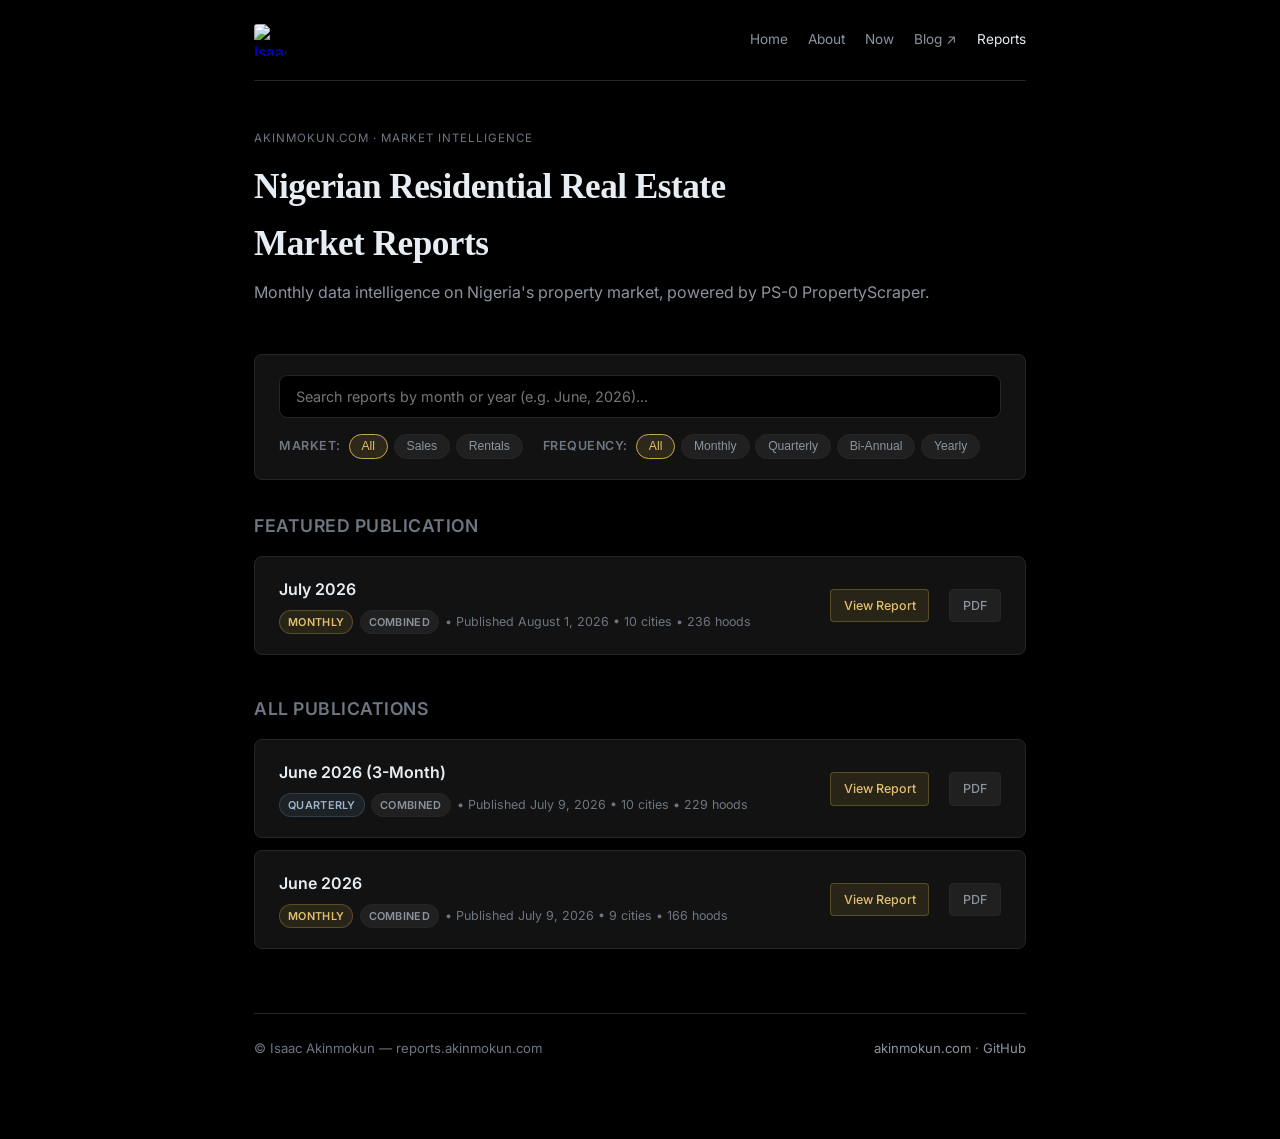
==== reports/index.html @ 87df2c29 "report: update July 2026 report to evaluate full active portfolio of 14,000+ listings" ====
<!DOCTYPE html>
<html lang="en">
<head>
  <meta charset="UTF-8" />
  <meta name="viewport" content="width=device-width, initial-scale=1.0" />
  <title>Nigerian Real Estate Market Reports — reports.akinmokun.com</title>
  <meta name="description" content="Monthly market intelligence reports on the Nigerian residential real estate market by Isaac Akinmokun, powered by PS-0 PropertyScraper." />
  <meta name="robots" content="index, follow" />
  <link rel="canonical" href="https://reports.akinmokun.com/" />

  <!-- Favicons / Icons -->
  <link rel="icon" href="/favicon.ico" type="image/x-icon" sizes="16x16" />
  <link rel="icon" href="/isaac-akinmokun-favicon-16x16.png" sizes="16x16" type="image/png" />
  <link rel="icon" href="/isaac-akinmokun-favicon-32x32.png" sizes="32x32" type="image/png" />
  <link rel="apple-touch-icon" href="/isaac-akinmokun-apple-touch-icon.png" sizes="180x180" type="image/png" />

  <!-- Open Graph -->
  <meta property="og:title" content="Nigerian Real Estate Market Reports — reports.akinmokun.com" />
  <meta property="og:description" content="Monthly market intelligence reports on the Nigerian residential real estate market by Isaac Akinmokun, powered by PS-0 PropertyScraper." />
  <meta property="og:type" content="website" />
  <meta property="og:url" content="https://reports.akinmokun.com/" />
  <meta property="og:site_name" content="Isaac Akinmokun" />
  <meta property="og:locale" content="en_US" />

  <!-- Twitter Card -->
  <meta name="twitter:card" content="summary_large_image" />
  <meta name="twitter:title" content="Nigerian Real Estate Market Reports — reports.akinmokun.com" />
  <meta name="twitter:description" content="Monthly market intelligence reports on the Nigerian residential real estate market by Isaac Akinmokun, powered by PS-0 PropertyScraper." />

  <!-- Structured Data JSON-LD -->
  <script type="application/ld+json">
  {
    "@context": "https://schema.org",
    "@graph": [
      {
        "@type": "Person",
        "@id": "https://akinmokun.com/#person",
        "name": "Isaac Akinmokun",
        "givenName": "Isaac",
        "familyName": "Akinmokun",
        "gender": "http://schema.org/Male",
        "jobTitle": "Backend Engineer & Quantitative PropTech Builder",
        "url": "https://akinmokun.com",
        "sameAs": [
          "https://github.com/islajr",
          "https://linkedin.com/in/akinmokun",
          "https://x.com/islajrn",
          "https://instagram.com/islajrn",
          "https://instagram.com/ioakin"
        ]
      },
      {
        "@type": "CollectionPage",
        "@id": "https://reports.akinmokun.com/#webpage",
        "url": "https://reports.akinmokun.com/",
        "name": "Nigerian Real Estate Market Reports",
        "description": "Monthly market intelligence reports on the Nigerian residential real estate market by Isaac Akinmokun, powered by PS-0 PropertyScraper.",
        "publisher": {
          "@id": "https://akinmokun.com/#person"
        }
      }
    ]
  }
  </script>

  <link rel="preconnect" href="https://fonts.googleapis.com" />
  <link rel="preconnect" href="https://fonts.gstatic.com" crossorigin />
  <link href="https://fonts.googleapis.com/css2?family=Inter:wght@400;500;600;700&display=swap" rel="stylesheet" />
  <style>
    /* === EMBEDDED FONTS (Inter + JetBrains Mono, latin subset) === */
@font-face {
  font-family: &#39;Inter&#39;;
  font-style: normal;
  font-weight: 400;
  font-display: swap;
  src: url(&#39;[data-uri]&#39;) format(&#39;woff2&#39;);
}
@font-face {
  font-family: &#39;Inter&#39;;
  font-style: normal;
  font-weight: 500;
  font-display: swap;
  src: url(&#39;[data-uri]&#39;) format(&#39;woff2&#39;);
}
@font-face {
  font-family: &#39;Inter&#39;;
  font-style: normal;
  font-weight: 600;
  font-display: swap;
  src: url(&#39;[data-uri]&#39;) format(&#39;woff2&#39;);
}
@font-face {
  font-family: &#39;Inter&#39;;
  font-style: normal;
  font-weight: 700;
  font-display: swap;
  src: url(&#39;[data-uri]&#39;) format(&#39;woff2&#39;);
}
@font-face {
  font-family: &#39;JetBrains Mono&#39;;
  font-style: normal;
  font-weight: 400;
  font-display: swap;
  src: url(&#39;[data-uri]&#39;) format(&#39;woff2&#39;);
}
@font-face {
  font-family: &#39;JetBrains Mono&#39;;
  font-style: normal;
  font-weight: 500;
  font-display: swap;
  src: url(&#39;[data-uri]&#39;) format(&#39;woff2&#39;);
}
@font-face {
  font-family: &#39;Menlo&#39;;
  font-style: normal;
  font-weight: 400;
  font-display: swap;
  src: url(&#39;[data-uri]&#39;) format(&#39;woff2&#39;);
}
@font-face {
  font-family: &#39;Playfair Display&#39;;
  font-style: normal;
  font-weight: 700;
  font-display: swap;
  src: url(&#39;[data-uri]&#39;) format(&#39;woff2&#39;);
}
    :root {
      --bg: #000000; --bg-card: #121212; --border: #262626;
      --gold: #c9a84c; --gold-light: #e0c070;
      --text: #e6edf3; --text2: #8b949e; --text3: #6e7681;
      --radius: 8px;
    }
    *, *::before, *::after { box-sizing: border-box; margin: 0; padding: 0; }
    body { font-family: 'Inter', system-ui, -apple-system, sans-serif; background: var(--bg); color: var(--text); line-height: 1.6; -webkit-font-smoothing: antialiased; }
    .wrap { max-width: 820px; margin: 0 auto; padding: 0 1.5rem 5rem; }
    .global-header { display: flex; justify-content: space-between; align-items: center; padding: 1.5rem 0; border-bottom: 1px solid var(--border); margin-bottom: 2.5rem; }
    .global-header .logo-link { display: inline-flex; align-items: center; transition: opacity 0.15s ease; }
    .global-header .logo-link:hover { opacity: 0.55; }
    .global-header .logo-img { border-radius: 3px; }
    .global-header .nav-links { display: flex; flex-wrap: wrap; gap: 0.5rem 1.25rem; align-items: center; }
    .global-header .nav-links a { font-size: 0.85rem; color: var(--text2); text-decoration: none; transition: color 0.15s ease; }
    .global-header .nav-links a:hover, .global-header .nav-links a.active { color: var(--text); }
    .reports-header { margin-top: 3rem; margin-bottom: 3rem; }
    .label { font-size: 0.72rem; text-transform: uppercase; letter-spacing: 1px; color: var(--text3); margin-bottom: 0.75rem; }
    h1 { font-family: 'Playfair Display', Georgia, serif; font-size: 2.2rem; font-weight: 700; letter-spacing: -0.5px; background: linear-gradient(135deg, var(--text) 60%, var(--gold-light)); -webkit-background-clip: text; -webkit-text-fill-color: transparent; background-clip: text; margin-bottom: 0.5rem; }
    .sub { color: var(--text2); font-size: 1rem; }
    .reports-grid { display: flex; flex-direction: column; gap: 0.75rem; margin-top: 1rem; }
    .report-card { display: flex; align-items: center; justify-content: space-between; padding: 1.25rem 1.5rem; background: var(--bg-card); border: 1px solid var(--border); border-radius: var(--radius); text-decoration: none; transition: border-color 0.15s, background 0.15s; }
    .report-card:hover { border-color: var(--gold); background: rgba(201,168,76,0.04); }
    .report-card .info {}
    .report-card .month { font-size: 1rem; font-weight: 600; color: var(--text); }
    .report-card .meta { font-size: 0.8rem; color: var(--text3); margin-top: 0.15rem; }
    .report-card .links { display: flex; gap: 0.75rem; align-items: center; }
    .btn { font-size: 0.78rem; padding: 0.35rem 0.8rem; border-radius: 4px; font-weight: 500; text-decoration: none; }
    .btn-html { background: rgba(201,168,76,0.12); color: var(--gold-light); border: 1px solid rgba(201,168,76,0.3); }
    .btn-pdf { background: rgba(255,255,255,0.06); color: var(--text2); border: 1px solid var(--border); }
    footer { margin-top: 4rem; padding-top: 1.5rem; border-top: 1px solid var(--border); font-size: 0.82rem; color: var(--text3); display: flex; justify-content: space-between; flex-wrap: wrap; gap: 1rem; }
    footer a { color: var(--text2); text-decoration: none; }
    footer a:hover { color: var(--gold-light); }
    @media print { :root { --bg:#fff; --bg-card:#f8f9fa; --border:#d0d7de; --text:#1a1f2e; --text2:#4a5568; --text3:#718096; --gold:#7a5f20; --gold-light:#7a5f20; } h1 { -webkit-text-fill-color: var(--text); } }

    @media (max-width: 600px) {
      .wrap { padding: 0 1.25rem 3rem; }
      .global-header { padding: 1rem 0; margin-bottom: 1.5rem; flex-direction: column; gap: 1rem; align-items: center; text-align: center; }
      .global-header .nav-links { gap: 0.5rem 1rem; justify-content: center; }
      .reports-header { margin-top: 1.5rem; margin-bottom: 2rem; text-align: center; }
      h1 { font-size: 1.5rem; }
      .sub { font-size: 0.9rem; }
      .controls { padding: 1.25rem 1rem; gap: 1rem; align-items: center; }
      .search-box { width: 100%; }
      .filters { flex-direction: column; align-items: center; gap: 1rem; width: 100%; }
      .filter-group { flex-direction: column; align-items: center; gap: 0.5rem; width: 100%; }
      .pills { flex-wrap: wrap; justify-content: center; gap: 0.35rem; width: 100%; }
      .pill { font-size: 0.74rem; padding: 0.28rem 0.65rem; }
      .report-card { flex-direction: column; align-items: flex-start; gap: 1rem; padding: 1.25rem; }
      .report-card .links { width: 100%; justify-content: flex-start; }
      .report-card .btn { flex: 1; text-align: center; font-size: 0.75rem; }
    }

    /* Search & Filter Bar Styling */
    .controls { display: flex; flex-direction: column; gap: 1rem; margin-top: 2rem; margin-bottom: 2rem; background: var(--bg-card); border: 1px solid var(--border); padding: 1.25rem 1.5rem; border-radius: var(--radius); }
    .search-box { position: relative; }
    .search-box input { width: 100%; padding: 0.75rem 1rem; border-radius: var(--radius); background: var(--bg); border: 1px solid var(--border); color: var(--text); font-family: inherit; font-size: 0.9rem; transition: border-color 0.15s; }
    .search-box input:focus { border-color: var(--gold); outline: none; }
    .filters { display: flex; flex-wrap: wrap; gap: 1.25rem; align-items: center; }
    .filter-group { display: flex; align-items: center; gap: 0.5rem; }
    .filter-label { font-size: 0.78rem; text-transform: uppercase; color: var(--text3); font-weight: 600; letter-spacing: 0.5px; }
    .pills { display: flex; gap: 0.35rem; }
    .pill { font-size: 0.76rem; padding: 0.3rem 0.75rem; border-radius: 20px; background: rgba(255,255,255,0.06); border: 1px solid var(--border); color: var(--text2); cursor: pointer; transition: all 0.15s; font-weight: 500; }
    .pill:hover { border-color: var(--text3); color: var(--text); }
    .pill.active { background: rgba(201,168,76,0.15); border-color: var(--gold); color: var(--gold-light); }

    /* Badges */
    .badge { font-size: 0.68rem; padding: 0.15rem 0.5rem; border-radius: 12px; font-weight: 600; text-transform: uppercase; letter-spacing: 0.3px; display: inline-flex; align-items: center; }
    .badge-monthly { background: rgba(201,168,76,0.12); color: var(--gold-light); border: 1px solid rgba(201,168,76,0.3); }
    .badge-quarterly { background: rgba(98,125,152,0.15); color: #9fb3c8; border: 1px solid rgba(98,125,152,0.3); }
    .badge-biannual { background: rgba(200,122,83,0.15); color: #e2947a; border: 1px solid rgba(200,122,83,0.3); }
    .badge-yearly { background: rgba(212,175,55,0.15); color: #f3e5ab; border: 1px solid rgba(212,175,55,0.3); }
    .badge-sale { background: rgba(49,130,206,0.15); color: #63b3ed; border: 1px solid rgba(49,130,206,0.3); }
    .badge-rent { background: rgba(56,161,105,0.15); color: #68d391; border: 1px solid rgba(56,161,105,0.3); }
    .badge-combined { background: rgba(255,255,255,0.06); color: var(--text2); border: 1px solid var(--border); }

    .report-card .meta-row { display: flex; flex-wrap: wrap; gap: 0.4rem; align-items: center; margin-top: 0.45rem; }
    .report-card .stats-text { font-size: 0.78rem; color: var(--text3); }
    .no-results { text-align: center; padding: 3rem 0; color: var(--text3); font-size: 0.95rem; }
    .show-more-wrap { display: flex; justify-content: center; margin-top: 2rem; }
    .btn-show-more { background: rgba(255,255,255,0.06); color: var(--text); border: 1px solid var(--border); padding: 0.5rem 1.5rem; border-radius: var(--radius); cursor: pointer; font-size: 0.85rem; font-weight: 500; transition: border-color 0.15s, background 0.15s; }
    .btn-show-more:hover { border-color: var(--gold); background: rgba(201,168,76,0.04); }
  </style>
</head>
<body>
<div class="wrap">
  <header class="global-header">
    <a class="logo-link" href="https://akinmokun.com/">
      <img alt="Isaac Akinmokun Logo" src="/isaac-akinmokun-apple-touch-icon.png" width="32" height="32" class="logo-img" />
    </a>
    <nav class="nav-links">
      <a href="https://akinmokun.com/">Home</a>
      <a href="https://akinmokun.com/about/">About</a>
      <a href="https://akinmokun.com/now/">Now</a>
      <a href="https://akinmokun.com/blog/">Blog ↗</a>
      <a href="/" class="active">Reports</a>
    </nav>
  </header>

  <header class="reports-header">
    <div class="label">akinmokun.com · Market Intelligence</div>
    <h1>Nigerian Residential Real Estate<br>Market Reports</h1>
    <p class="sub">Monthly data intelligence on Nigeria's property market, powered by PS-0 PropertyScraper.</p>
  </header>

  <!-- Controls Section (Search & Filter) -->
  <div class="controls" id="dashboard-controls" style="display: none;">
    <div class="search-box">
      <input type="text" id="search-input" placeholder="Search reports by month or year (e.g. June, 2026)..." />
    </div>
    <div class="filters">
      <div class="filter-group">
        <span class="filter-label">Market:</span>
        <div class="pills" id="type-pills">
          <button class="pill active" data-type="all">All</button>
          <button class="pill" data-type="sale">Sales</button>
          <button class="pill" data-type="rent">Rentals</button>
        </div>
      </div>
      <div class="filter-group">
        <span class="filter-label">Frequency:</span>
        <div class="pills" id="period-pills">
          <button class="pill active" data-period="all">All</button>
          <button class="pill" data-period="1mo">Monthly</button>
          <button class="pill" data-period="3mo">Quarterly</button>
          <button class="pill" data-period="6mo">Bi-Annual</button>
          <button class="pill" data-period="12mo">Yearly</button>
        </div>
      </div>
    </div>
  </div>

  <!-- Featured Publications (Recent Reports) -->
  <div id="featured-section" style="display: none; margin-bottom: 2.5rem;">
    <h2 style="font-size: 1.1rem; text-transform: uppercase; color: var(--text3); font-weight: 600; letter-spacing: 0.5px; margin-bottom: 1rem;">Featured Publication</h2>
    <div id="featured-grid"></div>
  </div>

  <!-- Dynamic Grid Container -->
  <div id="reports-dynamic-container" style="display: none;">
    <h2 style="font-size: 1.1rem; text-transform: uppercase; color: var(--text3); font-weight: 600; letter-spacing: 0.5px; margin-bottom: 1rem;" id="grid-header">All Publications</h2>
    <div class="reports-grid" id="dynamic-grid"></div>
    <div class="show-more-wrap" id="show-more-wrap" style="display: none;">
      <button class="btn-show-more" id="btn-show-more">Show More</button>
    </div>
  </div>

  <!-- SEO Fallback Container (for crawlers without JS) -->
  <div id="reports-fallback">
    <div class="reports-grid">
      
      <a class="report-card" href="/2026-07/" id="report-2026-07">
        <div class="info">
          <div class="month">July 2026</div>
          <div class="meta">Published August 1, 2026 · 10 cities · 236 neighbourhoods</div>
        </div>
        <div class="links">
          <span class="btn btn-html">View Report</span>
          <span class="btn btn-pdf">PDF</span>
        </div>
      </a>
      
      <a class="report-card" href="/2026-06_3mo/" id="report-2026-06_3mo">
        <div class="info">
          <div class="month">June 2026 (3-Month)</div>
          <div class="meta">Published July 9, 2026 · 10 cities · 229 neighbourhoods</div>
        </div>
        <div class="links">
          <span class="btn btn-html">View Report</span>
          <span class="btn btn-pdf">PDF</span>
        </div>
      </a>
      
      <a class="report-card" href="/2026-06/" id="report-2026-06">
        <div class="info">
          <div class="month">June 2026</div>
          <div class="meta">Published July 9, 2026 · 9 cities · 166 neighbourhoods</div>
        </div>
        <div class="links">
          <span class="btn btn-html">View Report</span>
          <span class="btn btn-pdf">PDF</span>
        </div>
      </a>
      
    </div>
  </div>

  <footer>
    <span>© Isaac Akinmokun — reports.akinmokun.com</span>
    <div>
      <a href="https://akinmokun.com/">akinmokun.com</a> ·
      <a href="https://github.com/islajr">GitHub</a>
    </div>
  </footer>
</div>

<script id="reports-data" type="application/json">
  [{"month": "2026-07", "label": "July 2026", "period": "1mo", "type": "all", "published": "August 1, 2026", "cities": 10, "neighbourhoods": 236, "has_pdf": true, "pdf_name": "nigerian-residential-real-estate-market-report-2026-07.pdf"}, {"month": "2026-06_3mo", "label": "June 2026 (3-Month)", "period": "3mo", "type": "all", "published": "July 9, 2026", "cities": 10, "neighbourhoods": 229, "has_pdf": true, "pdf_name": "nigerian-residential-real-estate-market-report-2026-06-3mo.pdf"}, {"month": "2026-06", "label": "June 2026", "period": "1mo", "type": "all", "published": "July 9, 2026", "cities": 9, "neighbourhoods": 166, "has_pdf": true, "pdf_name": "nigerian-residential-real-estate-market-report-2026-06.pdf"}]
</script>

<script>
  (function() {
    // 1. Load data
    const reports = JSON.parse(document.getElementById('reports-data').textContent);
    if (!reports || reports.length === 0) return;

    // 2. Hide fallback, show dynamic container & controls
    document.getElementById('reports-fallback').style.display = 'none';
    document.getElementById('dashboard-controls').style.display = 'flex';
    document.getElementById('reports-dynamic-container').style.display = 'block';

    // 3. UI references
    const searchInput = document.getElementById('search-input');
    const typePills = document.querySelectorAll('#type-pills .pill');
    const periodPills = document.querySelectorAll('#period-pills .pill');
    const dynamicGrid = document.getElementById('dynamic-grid');
    const featuredSection = document.getElementById('featured-section');
    const featuredGrid = document.getElementById('featured-grid');
    const showMoreWrap = document.getElementById('show-more-wrap');
    const btnShowMore = document.getElementById('btn-show-more');
    const gridHeader = document.getElementById('grid-header');

    // State
    let filterType = 'all';
    let filterPeriod = 'all';
    let searchQuery = '';
    let pageSize = 6;
    let visibleCount = pageSize;

    // Badges builder helper
    function getPeriodBadge(period) {
      if (period === '3mo') return '<span class="badge badge-quarterly">Quarterly</span>';
      if (period === '6mo') return '<span class="badge badge-biannual">Bi-Annual</span>';
      if (period === '12mo') return '<span class="badge badge-yearly">Yearly</span>';
      return '<span class="badge badge-monthly">Monthly</span>';
    }

    function getTypeBadge(type) {
      if (type === 'sale') return '<span class="badge badge-sale">Sales</span>';
      if (type === 'rent') return '<span class="badge badge-rent">Rentals</span>';
      return '<span class="badge badge-combined">Combined</span>';
    }

    // Render a single report card HTML
    function renderCard(report) {
      const pdfBtn = report.has_pdf ? `<span class="btn btn-pdf" style="margin-left:0.5rem">PDF</span>` : '';
      return `
        <a class="report-card" href="/${report.month}/" id="card-${report.month}">
          <div class="info">
            <div class="month">${report.label}</div>
            <div class="meta-row">
              ${getPeriodBadge(report.period)}
              ${getTypeBadge(report.type)}
              <span class="stats-text">• Published ${report.published} • ${report.cities} cities • ${report.neighbourhoods} hoods</span>
            </div>
          </div>
          <div class="links">
            <span class="btn btn-html">View Report</span>
            ${pdfBtn}
          </div>
        </a>
      `;
    }

    // Render Dashboard
    function render() {
      // Filter
      const filtered = reports.filter(r => {
        // Type filter
        if (filterType !== 'all' && r.type !== filterType) return false;
        // Period filter
        if (filterPeriod !== 'all' && r.period !== filterPeriod) return false;
        // Search query
        if (searchQuery) {
          const query = searchQuery.toLowerCase();
          return r.label.toLowerCase().includes(query) || r.month.toLowerCase().includes(query);
        }
        return true;
      });

      // Set up Featured Publications (only show the top 1 if no filtering is active, else hide)
      if (filterType === 'all' && filterPeriod === 'all' && !searchQuery && filtered.length > 0) {
        featuredSection.style.display = 'block';
        featuredGrid.innerHTML = renderCard(reports[0]);
        // Filter out the featured report from all reports list so we don't repeat
        const remaining = filtered.slice(1);
        gridHeader.textContent = 'All Publications';
        renderGrid(remaining);
      } else {
        featuredSection.style.display = 'none';
        gridHeader.textContent = 'Search Results';
        renderGrid(filtered);
      }
    }

    function renderGrid(list) {
      if (list.length === 0) {
        dynamicGrid.innerHTML = '<div class="no-results">No reports found matching selected criteria.</div>';
        showMoreWrap.style.display = 'none';
        return;
      }

      const sliced = list.slice(0, visibleCount);
      dynamicGrid.innerHTML = sliced.map(renderCard).join('');

      if (list.length > visibleCount) {
        showMoreWrap.style.display = 'flex';
      } else {
        showMoreWrap.style.display = 'none';
      }
    }

    // Event Listeners
    searchInput.addEventListener('input', (e) => {
      searchQuery = e.target.value;
      visibleCount = pageSize; // Reset pagination
      render();
    });

    // Type pills toggle
    document.getElementById('type-pills').addEventListener('click', (e) => {
      const btn = e.target.closest('.pill');
      if (!btn) return;
      typePills.forEach(p => p.classList.remove('active'));
      btn.classList.add('active');
      filterType = btn.dataset.type;
      visibleCount = pageSize;
      render();
    });

    // Period pills toggle
    document.getElementById('period-pills').addEventListener('click', (e) => {
      const btn = e.target.closest('.pill');
      if (!btn) return;
      periodPills.forEach(p => p.classList.remove('active'));
      btn.classList.add('active');
      filterPeriod = btn.dataset.period;
      visibleCount = pageSize;
      render();
    });

    // Pagination
    btnShowMore.addEventListener('click', () => {
      visibleCount += pageSize;
      render();
    });

    // Init
    render();
  })();
</script>
</body>
</html>
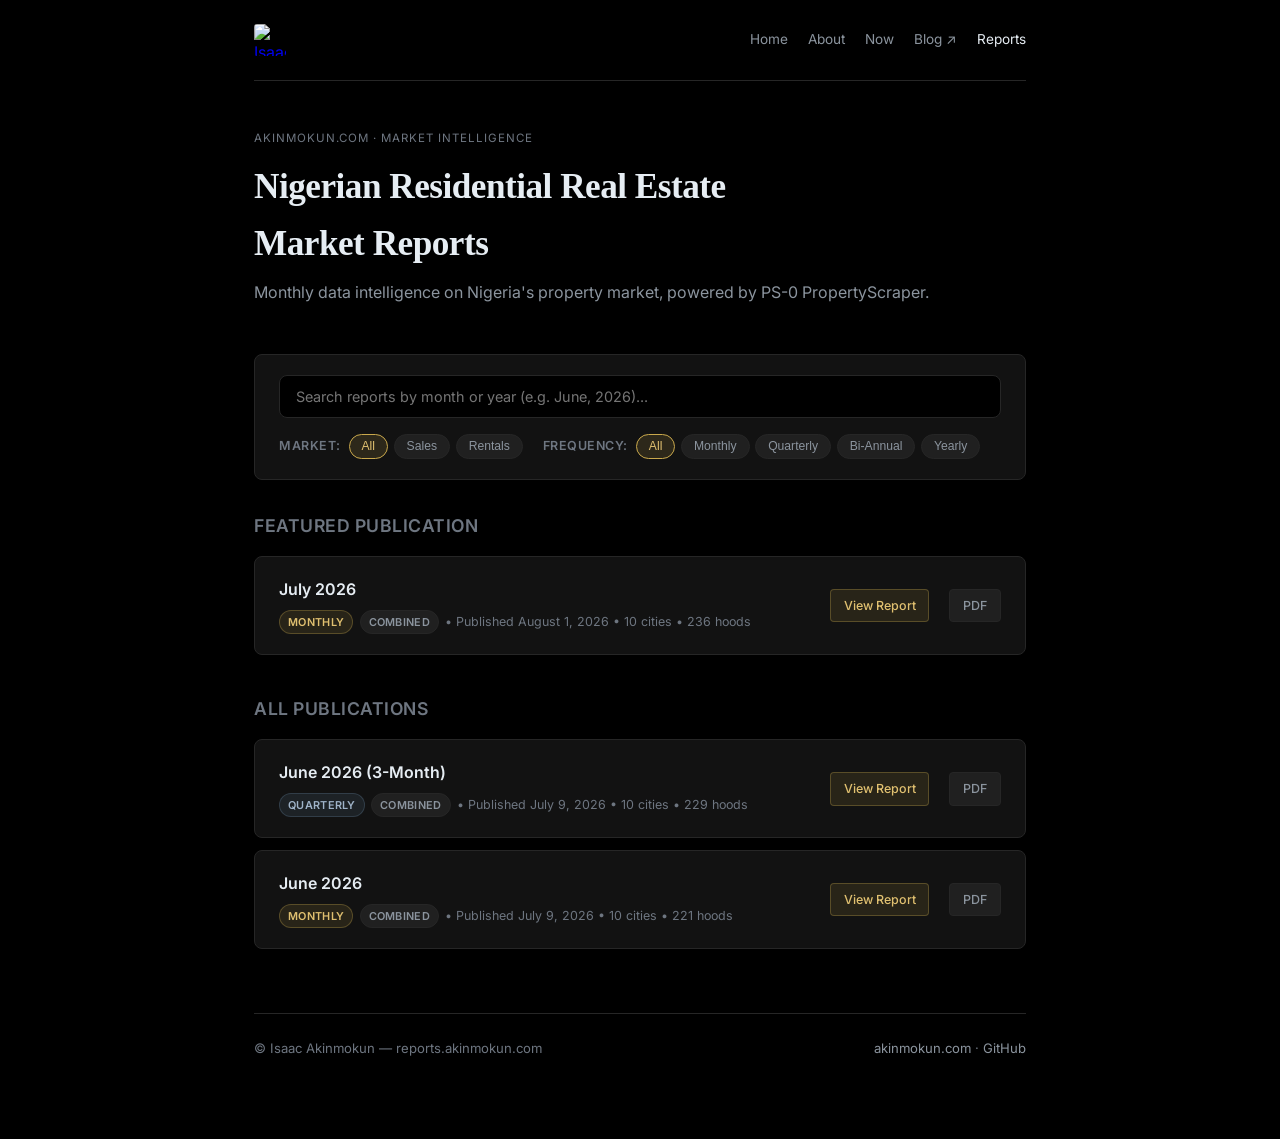
==== commit 538d07b6: "report: update June Monthly and 3-Month reports to evaluate full active portfolio of 14,000+ listing" ====
--- a/reports/index.html
+++ b/reports/index.html
@@ -300,7 +300,7 @@
       <a class="report-card" href="/2026-06/" id="report-2026-06">
         <div class="info">
           <div class="month">June 2026</div>
-          <div class="meta">Published July 9, 2026 · 9 cities · 166 neighbourhoods</div>
+          <div class="meta">Published July 9, 2026 · 10 cities · 221 neighbourhoods</div>
         </div>
         <div class="links">
           <span class="btn btn-html">View Report</span>
@@ -321,7 +321,7 @@
 </div>
 
 <script id="reports-data" type="application/json">
-  [{"month": "2026-07", "label": "July 2026", "period": "1mo", "type": "all", "published": "August 1, 2026", "cities": 10, "neighbourhoods": 236, "has_pdf": true, "pdf_name": "nigerian-residential-real-estate-market-report-2026-07.pdf"}, {"month": "2026-06_3mo", "label": "June 2026 (3-Month)", "period": "3mo", "type": "all", "published": "July 9, 2026", "cities": 10, "neighbourhoods": 229, "has_pdf": true, "pdf_name": "nigerian-residential-real-estate-market-report-2026-06-3mo.pdf"}, {"month": "2026-06", "label": "June 2026", "period": "1mo", "type": "all", "published": "July 9, 2026", "cities": 9, "neighbourhoods": 166, "has_pdf": true, "pdf_name": "nigerian-residential-real-estate-market-report-2026-06.pdf"}]
+  [{"month": "2026-07", "label": "July 2026", "period": "1mo", "type": "all", "published": "August 1, 2026", "cities": 10, "neighbourhoods": 236, "has_pdf": true, "pdf_name": "nigerian-residential-real-estate-market-report-2026-07.pdf"}, {"month": "2026-06_3mo", "label": "June 2026 (3-Month)", "period": "3mo", "type": "all", "published": "July 9, 2026", "cities": 10, "neighbourhoods": 229, "has_pdf": true, "pdf_name": "nigerian-residential-real-estate-market-report-2026-06-3mo.pdf"}, {"month": "2026-06", "label": "June 2026", "period": "1mo", "type": "all", "published": "July 9, 2026", "cities": 10, "neighbourhoods": 221, "has_pdf": true, "pdf_name": "nigerian-residential-real-estate-market-report-2026-06.pdf"}]
 </script>
 
 <script>
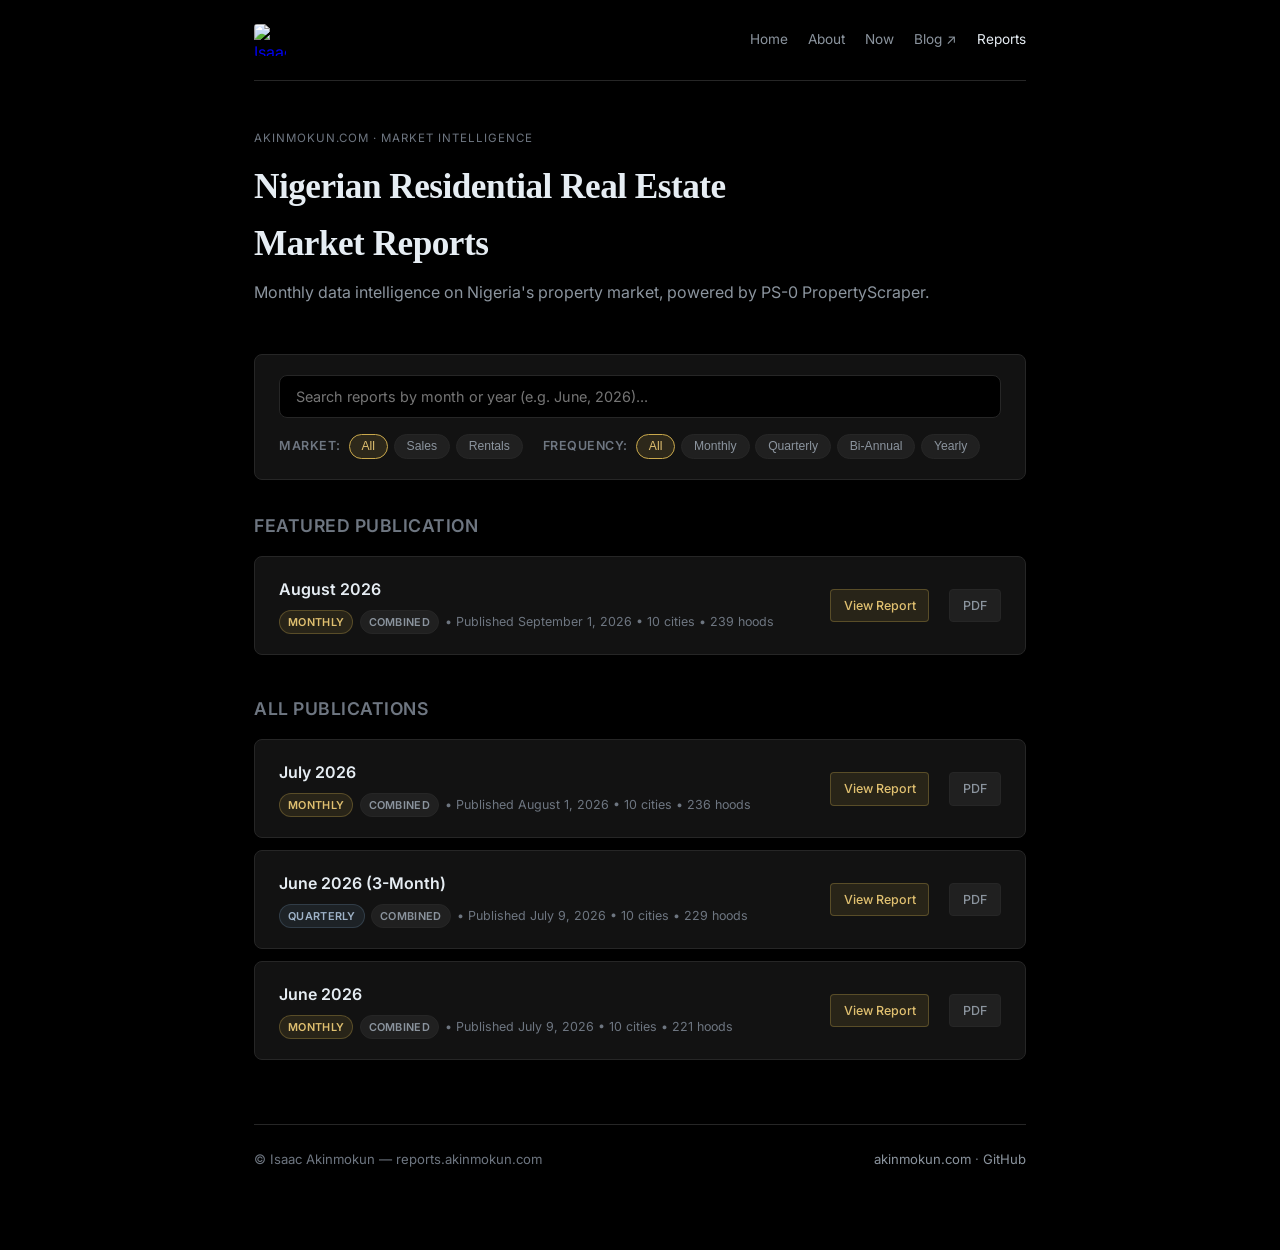
==== commit 5b7c37c6: "feat: add market reports for august 2026" ====
--- a/reports/index.html
+++ b/reports/index.html
@@ -275,6 +275,17 @@
   <div id="reports-fallback">
     <div class="reports-grid">
       
+      <a class="report-card" href="/2026-08/" id="report-2026-08">
+        <div class="info">
+          <div class="month">August 2026</div>
+          <div class="meta">Published September 1, 2026 · 10 cities · 239 neighbourhoods</div>
+        </div>
+        <div class="links">
+          <span class="btn btn-html">View Report</span>
+          <span class="btn btn-pdf">PDF</span>
+        </div>
+      </a>
+      
       <a class="report-card" href="/2026-07/" id="report-2026-07">
         <div class="info">
           <div class="month">July 2026</div>
@@ -321,7 +332,7 @@
 </div>
 
 <script id="reports-data" type="application/json">
-  [{"month": "2026-07", "label": "July 2026", "period": "1mo", "type": "all", "published": "August 1, 2026", "cities": 10, "neighbourhoods": 236, "has_pdf": true, "pdf_name": "nigerian-residential-real-estate-market-report-2026-07.pdf"}, {"month": "2026-06_3mo", "label": "June 2026 (3-Month)", "period": "3mo", "type": "all", "published": "July 9, 2026", "cities": 10, "neighbourhoods": 229, "has_pdf": true, "pdf_name": "nigerian-residential-real-estate-market-report-2026-06-3mo.pdf"}, {"month": "2026-06", "label": "June 2026", "period": "1mo", "type": "all", "published": "July 9, 2026", "cities": 10, "neighbourhoods": 221, "has_pdf": true, "pdf_name": "nigerian-residential-real-estate-market-report-2026-06.pdf"}]
+  [{"month": "2026-08", "label": "August 2026", "period": "1mo", "type": "all", "published": "September 1, 2026", "cities": 10, "neighbourhoods": 239, "has_pdf": true, "pdf_name": "nigerian-residential-real-estate-market-report-2026-08.pdf"}, {"month": "2026-07", "label": "July 2026", "period": "1mo", "type": "all", "published": "August 1, 2026", "cities": 10, "neighbourhoods": 236, "has_pdf": true, "pdf_name": "nigerian-residential-real-estate-market-report-2026-07.pdf"}, {"month": "2026-06_3mo", "label": "June 2026 (3-Month)", "period": "3mo", "type": "all", "published": "July 9, 2026", "cities": 10, "neighbourhoods": 229, "has_pdf": true, "pdf_name": "nigerian-residential-real-estate-market-report-2026-06-3mo.pdf"}, {"month": "2026-06", "label": "June 2026", "period": "1mo", "type": "all", "published": "July 9, 2026", "cities": 10, "neighbourhoods": 221, "has_pdf": true, "pdf_name": "nigerian-residential-real-estate-market-report-2026-06.pdf"}]
 </script>
 
 <script>
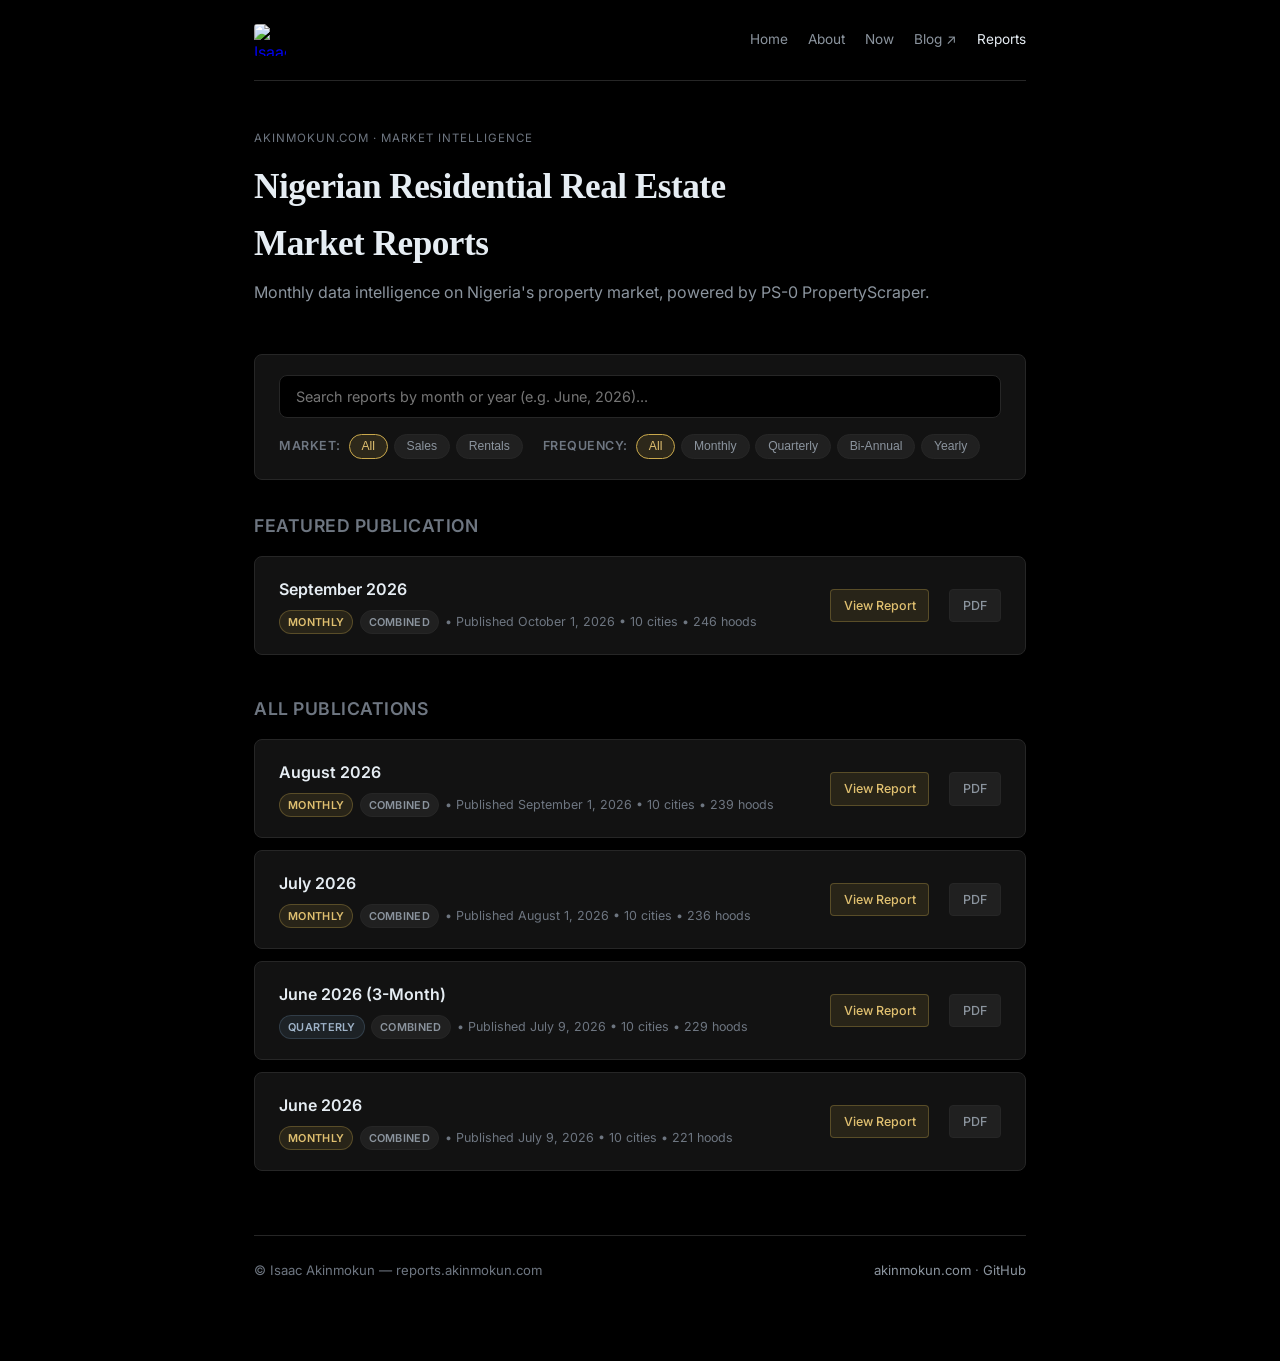
==== commit 9d8f359b: "report: add market report for september 2026" ====
--- a/reports/index.html
+++ b/reports/index.html
@@ -275,6 +275,17 @@
   <div id="reports-fallback">
     <div class="reports-grid">
       
+      <a class="report-card" href="/2026-09/" id="report-2026-09">
+        <div class="info">
+          <div class="month">September 2026</div>
+          <div class="meta">Published October 1, 2026 · 10 cities · 246 neighbourhoods</div>
+        </div>
+        <div class="links">
+          <span class="btn btn-html">View Report</span>
+          <span class="btn btn-pdf">PDF</span>
+        </div>
+      </a>
+      
       <a class="report-card" href="/2026-08/" id="report-2026-08">
         <div class="info">
           <div class="month">August 2026</div>
@@ -332,7 +343,7 @@
 </div>
 
 <script id="reports-data" type="application/json">
-  [{"month": "2026-08", "label": "August 2026", "period": "1mo", "type": "all", "published": "September 1, 2026", "cities": 10, "neighbourhoods": 239, "has_pdf": true, "pdf_name": "nigerian-residential-real-estate-market-report-2026-08.pdf"}, {"month": "2026-07", "label": "July 2026", "period": "1mo", "type": "all", "published": "August 1, 2026", "cities": 10, "neighbourhoods": 236, "has_pdf": true, "pdf_name": "nigerian-residential-real-estate-market-report-2026-07.pdf"}, {"month": "2026-06_3mo", "label": "June 2026 (3-Month)", "period": "3mo", "type": "all", "published": "July 9, 2026", "cities": 10, "neighbourhoods": 229, "has_pdf": true, "pdf_name": "nigerian-residential-real-estate-market-report-2026-06-3mo.pdf"}, {"month": "2026-06", "label": "June 2026", "period": "1mo", "type": "all", "published": "July 9, 2026", "cities": 10, "neighbourhoods": 221, "has_pdf": true, "pdf_name": "nigerian-residential-real-estate-market-report-2026-06.pdf"}]
+  [{"month": "2026-09", "label": "September 2026", "period": "1mo", "type": "all", "published": "October 1, 2026", "cities": 10, "neighbourhoods": 246, "has_pdf": true, "pdf_name": "nigerian-residential-real-estate-market-report-2026-09.pdf"}, {"month": "2026-08", "label": "August 2026", "period": "1mo", "type": "all", "published": "September 1, 2026", "cities": 10, "neighbourhoods": 239, "has_pdf": true, "pdf_name": "nigerian-residential-real-estate-market-report-2026-08.pdf"}, {"month": "2026-07", "label": "July 2026", "period": "1mo", "type": "all", "published": "August 1, 2026", "cities": 10, "neighbourhoods": 236, "has_pdf": true, "pdf_name": "nigerian-residential-real-estate-market-report-2026-07.pdf"}, {"month": "2026-06_3mo", "label": "June 2026 (3-Month)", "period": "3mo", "type": "all", "published": "July 9, 2026", "cities": 10, "neighbourhoods": 229, "has_pdf": true, "pdf_name": "nigerian-residential-real-estate-market-report-2026-06-3mo.pdf"}, {"month": "2026-06", "label": "June 2026", "period": "1mo", "type": "all", "published": "July 9, 2026", "cities": 10, "neighbourhoods": 221, "has_pdf": true, "pdf_name": "nigerian-residential-real-estate-market-report-2026-06.pdf"}]
 </script>
 
 <script>
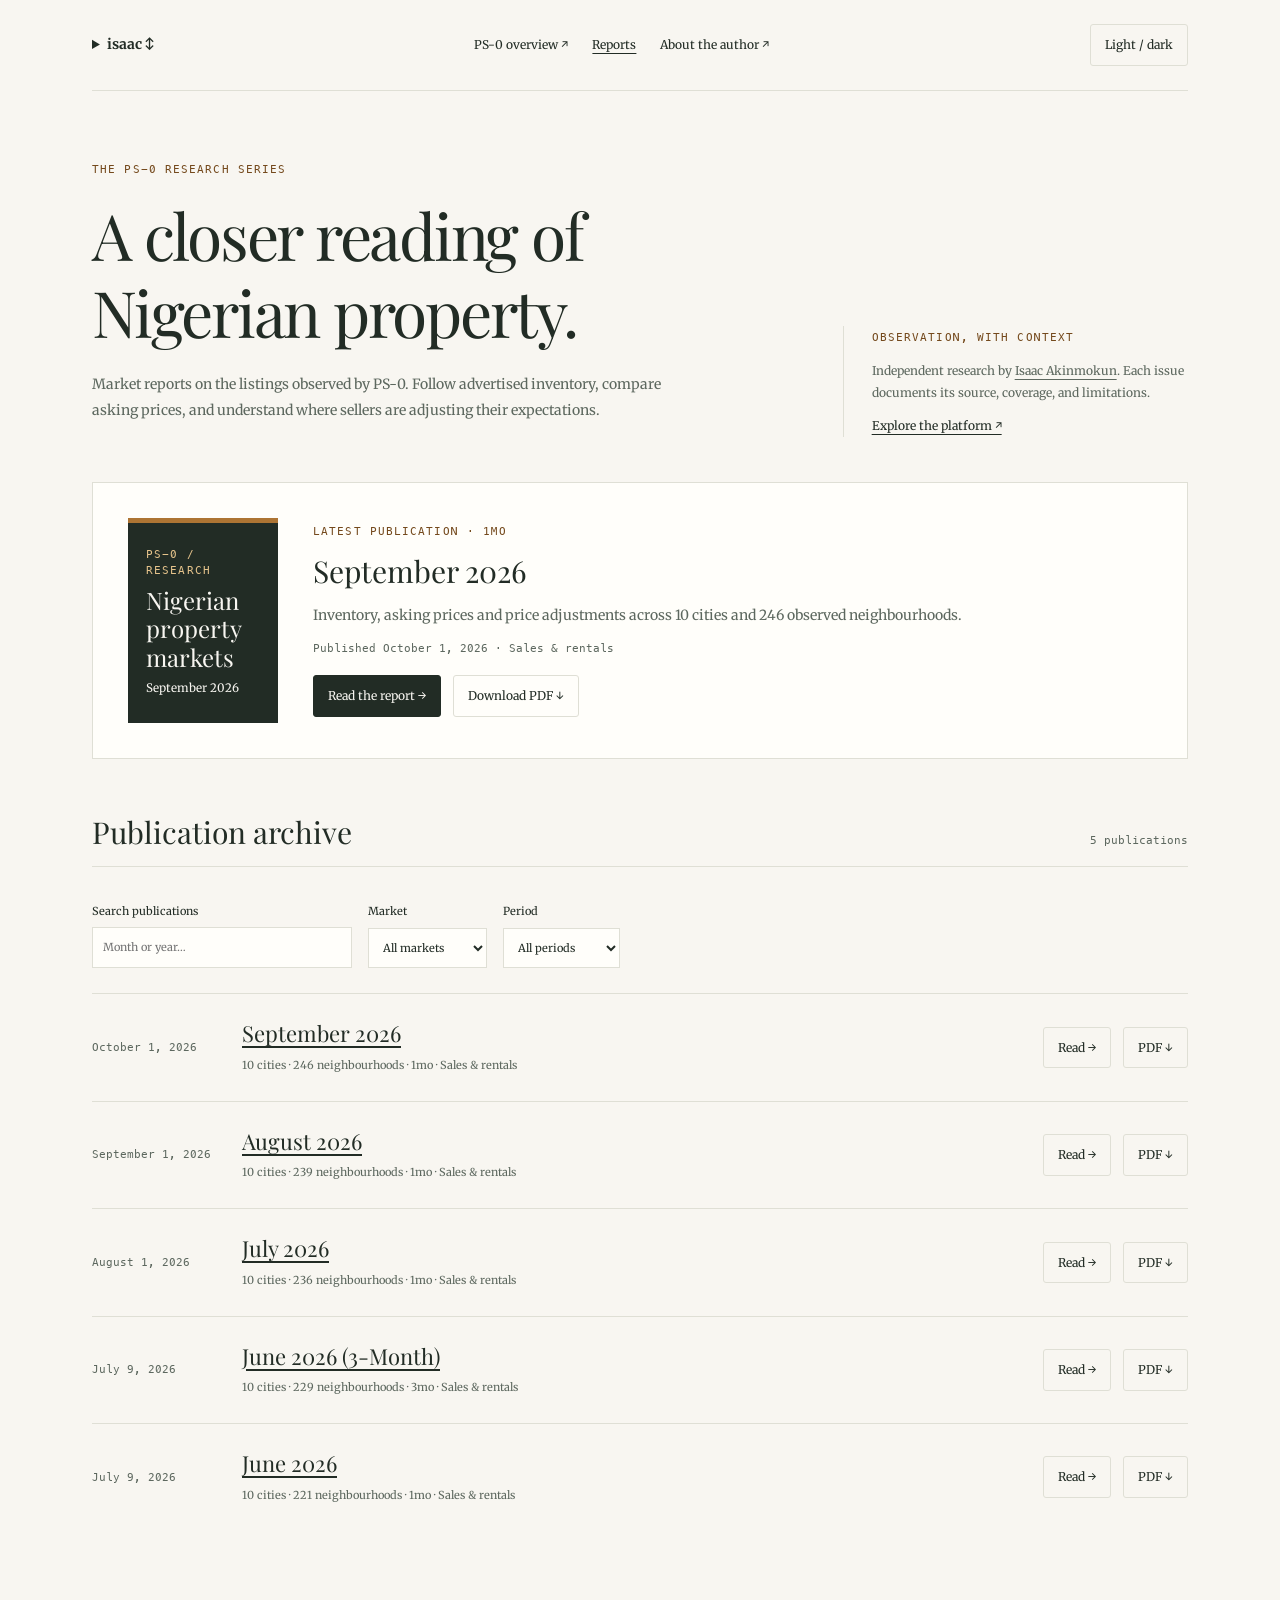
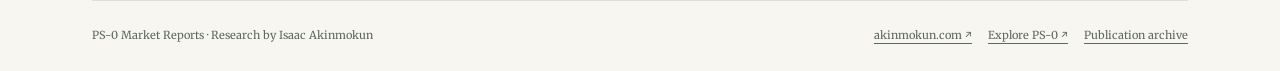
==== commit 54f5fbf6: "feat: publish the redesigned archive while preserving historical issues" ====
--- a/reports/index.html
+++ b/reports/index.html
@@ -1,501 +1,35 @@
-<!DOCTYPE html>
-<html lang="en">
-<head>
-  <meta charset="UTF-8" />
-  <meta name="viewport" content="width=device-width, initial-scale=1.0" />
-  <title>Nigerian Real Estate Market Reports — reports.akinmokun.com</title>
-  <meta name="description" content="Monthly market intelligence reports on the Nigerian residential real estate market by Isaac Akinmokun, powered by PS-0 PropertyScraper." />
-  <meta name="robots" content="index, follow" />
-  <link rel="canonical" href="https://reports.akinmokun.com/" />
-
-  <!-- Favicons / Icons -->
-  <link rel="icon" href="/favicon.ico" type="image/x-icon" sizes="16x16" />
-  <link rel="icon" href="/isaac-akinmokun-favicon-16x16.png" sizes="16x16" type="image/png" />
-  <link rel="icon" href="/isaac-akinmokun-favicon-32x32.png" sizes="32x32" type="image/png" />
-  <link rel="apple-touch-icon" href="/isaac-akinmokun-apple-touch-icon.png" sizes="180x180" type="image/png" />
-
-  <!-- Open Graph -->
-  <meta property="og:title" content="Nigerian Real Estate Market Reports — reports.akinmokun.com" />
-  <meta property="og:description" content="Monthly market intelligence reports on the Nigerian residential real estate market by Isaac Akinmokun, powered by PS-0 PropertyScraper." />
-  <meta property="og:type" content="website" />
-  <meta property="og:url" content="https://reports.akinmokun.com/" />
-  <meta property="og:site_name" content="Isaac Akinmokun" />
-  <meta property="og:locale" content="en_US" />
-
-  <!-- Twitter Card -->
-  <meta name="twitter:card" content="summary_large_image" />
-  <meta name="twitter:title" content="Nigerian Real Estate Market Reports — reports.akinmokun.com" />
-  <meta name="twitter:description" content="Monthly market intelligence reports on the Nigerian residential real estate market by Isaac Akinmokun, powered by PS-0 PropertyScraper." />
-
-  <!-- Structured Data JSON-LD -->
-  <script type="application/ld+json">
-  {
-    "@context": "https://schema.org",
-    "@graph": [
-      {
-        "@type": "Person",
-        "@id": "https://akinmokun.com/#person",
-        "name": "Isaac Akinmokun",
-        "givenName": "Isaac",
-        "familyName": "Akinmokun",
-        "gender": "http://schema.org/Male",
-        "jobTitle": "Backend Engineer & Quantitative PropTech Builder",
-        "url": "https://akinmokun.com",
-        "sameAs": [
-          "https://github.com/islajr",
-          "https://linkedin.com/in/akinmokun",
-          "https://x.com/islajrn",
-          "https://instagram.com/islajrn",
-          "https://instagram.com/ioakin"
-        ]
-      },
-      {
-        "@type": "CollectionPage",
-        "@id": "https://reports.akinmokun.com/#webpage",
-        "url": "https://reports.akinmokun.com/",
-        "name": "Nigerian Real Estate Market Reports",
-        "description": "Monthly market intelligence reports on the Nigerian residential real estate market by Isaac Akinmokun, powered by PS-0 PropertyScraper.",
-        "publisher": {
-          "@id": "https://akinmokun.com/#person"
-        }
-      }
-    ]
-  }
-  </script>
-
-  <link rel="preconnect" href="https://fonts.googleapis.com" />
-  <link rel="preconnect" href="https://fonts.gstatic.com" crossorigin />
-  <link href="https://fonts.googleapis.com/css2?family=Inter:wght@400;500;600;700&display=swap" rel="stylesheet" />
-  <style>
-    /* === EMBEDDED FONTS (Inter + JetBrains Mono, latin subset) === */
+<!doctype html><html lang="en"><head><meta charset="utf-8"><meta name="viewport" content="width=device-width,initial-scale=1"><title>PS-0 Market Reports — Nigerian Property Research</title><meta name="description" content="Read PS-0 market reports on advertised Nigerian property: inventory, asking prices and price adjustments, with transparent coverage and methodology."><meta name="robots" content="index, follow"><link rel="canonical" href="https://reports.akinmokun.com/"><link rel="icon" href="/favicon.ico"><meta property="og:title" content="PS-0 Market Reports"><meta property="og:description" content="A considered view of advertised Nigerian property markets. Research by Isaac Akinmokun."><meta property="og:type" content="website"><meta property="og:url" content="https://reports.akinmokun.com/"><meta property="og:image" content="https://reports.akinmokun.com/social-card.png"><meta name="twitter:card" content="summary_large_image"><script type="application/ld+json">{"@context": "https://schema.org", "@type": "CollectionPage", "mainEntity": {"@type": "ItemList", "itemListElement": [{"@type": "ListItem", "name": "September 2026", "position": 1, "url": "https://reports.akinmokun.com/2026-09/"}, {"@type": "ListItem", "name": "August 2026", "position": 2, "url": "https://reports.akinmokun.com/2026-08/"}, {"@type": "ListItem", "name": "July 2026", "position": 3, "url": "https://reports.akinmokun.com/2026-07/"}, {"@type": "ListItem", "name": "June 2026 (3-Month)", "position": 4, "url": "https://reports.akinmokun.com/2026-06_3mo/"}, {"@type": "ListItem", "name": "June 2026", "position": 5, "url": "https://reports.akinmokun.com/2026-06/"}]}, "name": "PS-0 Market Reports", "url": "https://reports.akinmokun.com/"}</script><style>/* === EMBEDDED FONTS (Inter + JetBrains Mono, latin subset) === */
 @font-face {
-  font-family: &#39;Inter&#39;;
+  font-family: 'Merriweather';
   font-style: normal;
   font-weight: 400;
   font-display: swap;
-  src: url(&#39;[data-uri]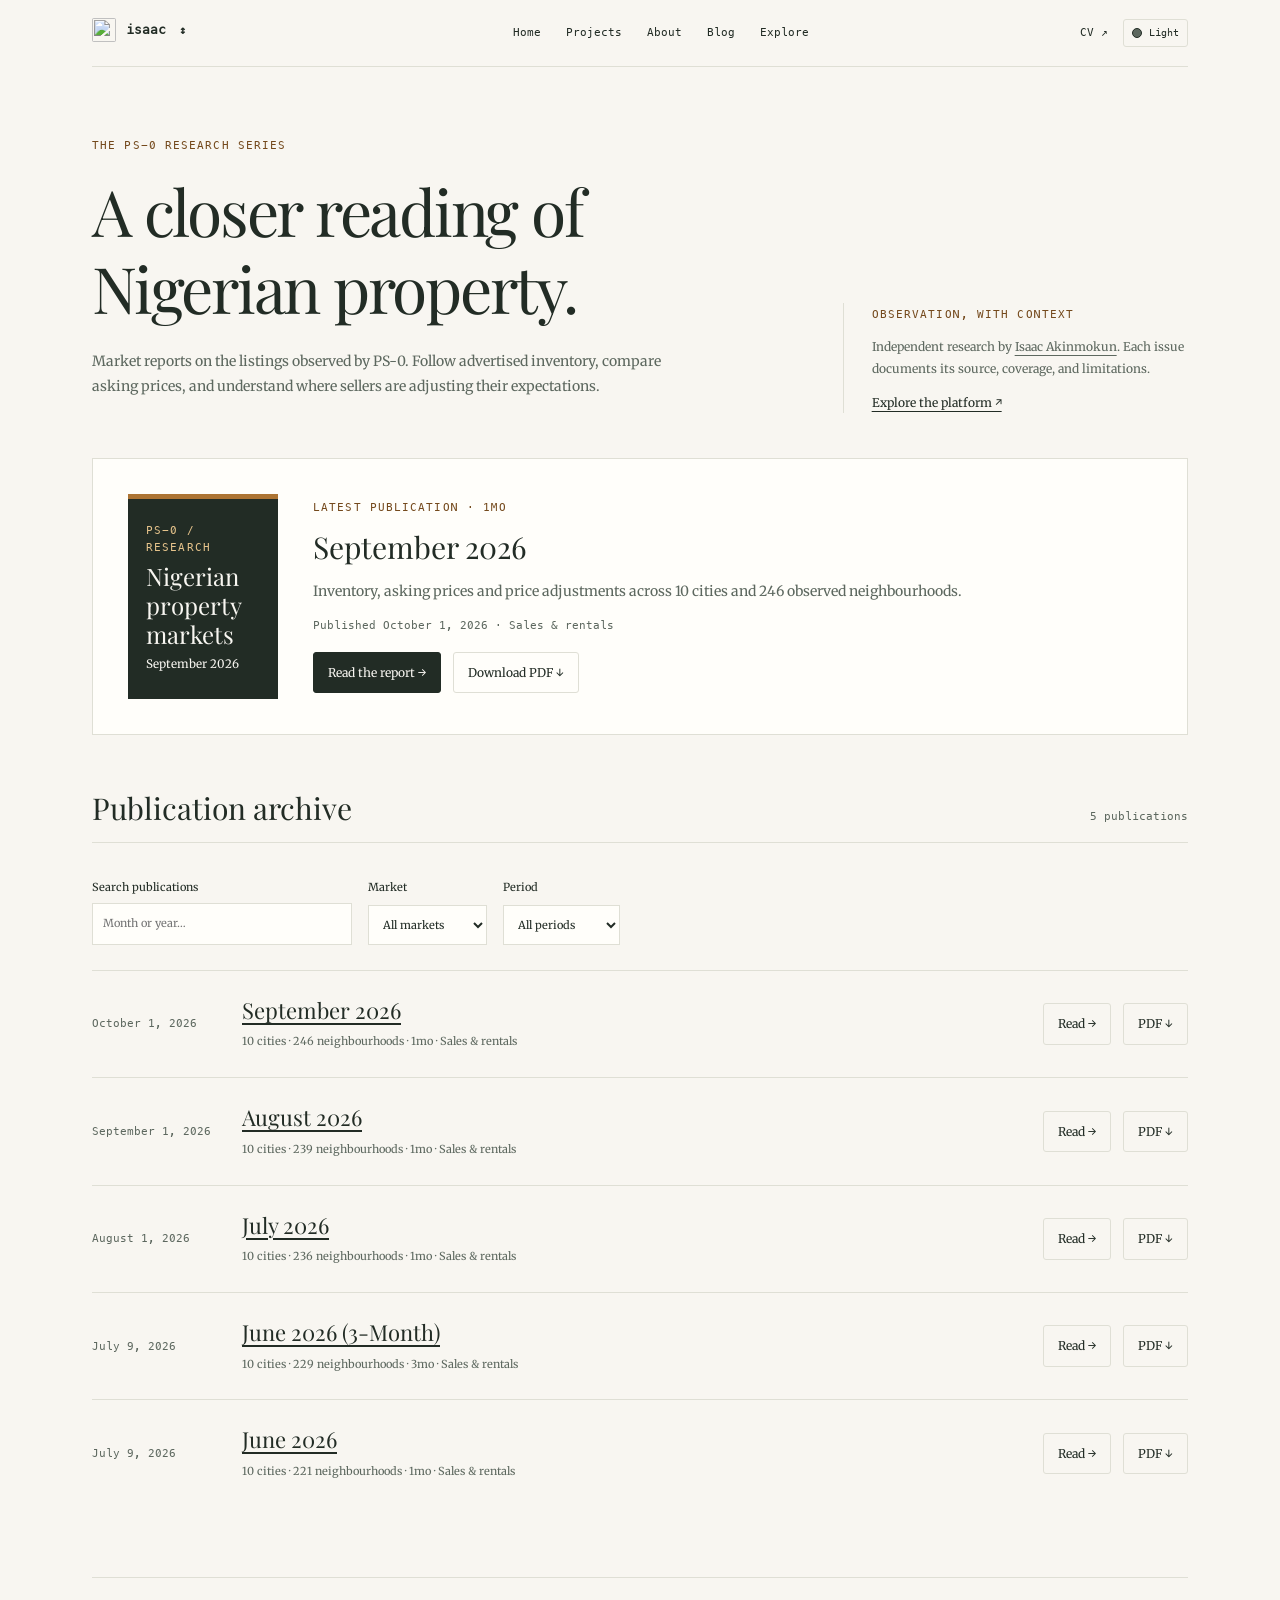
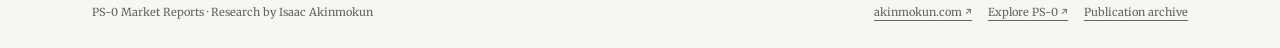
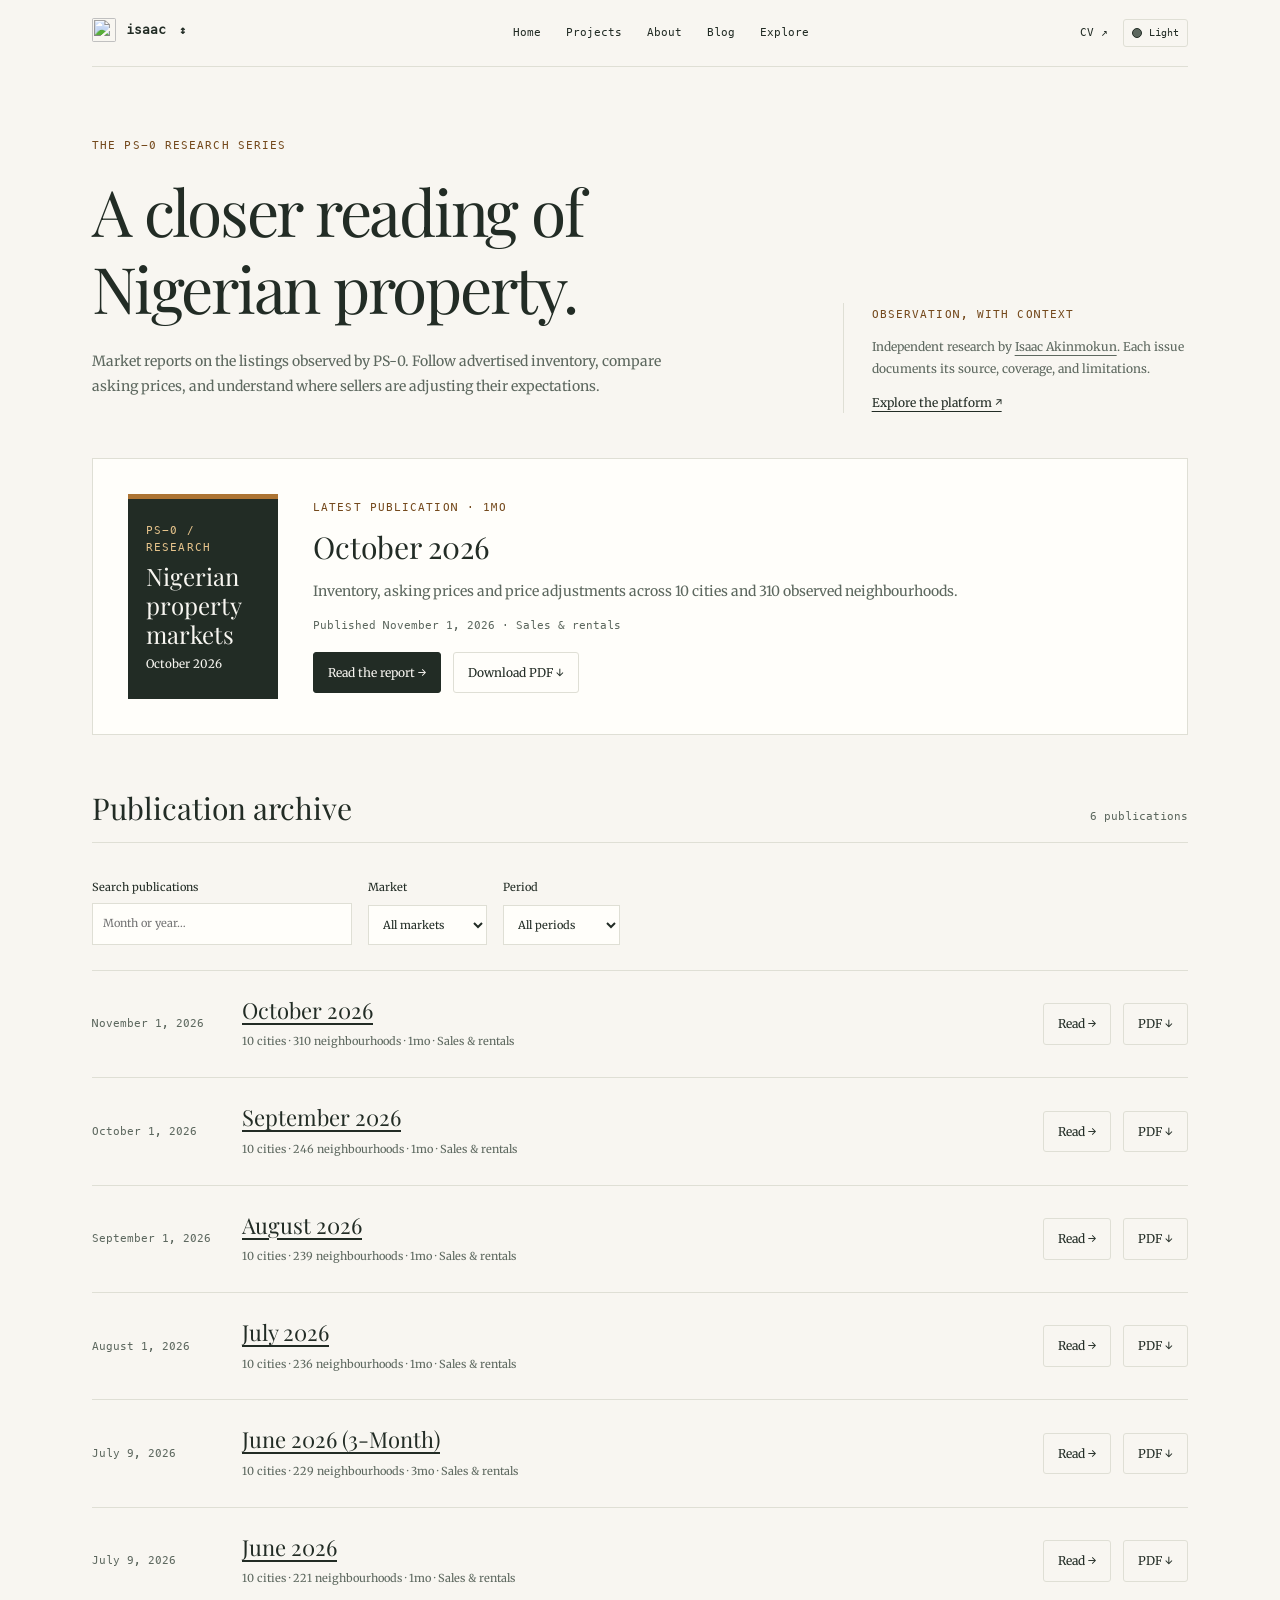
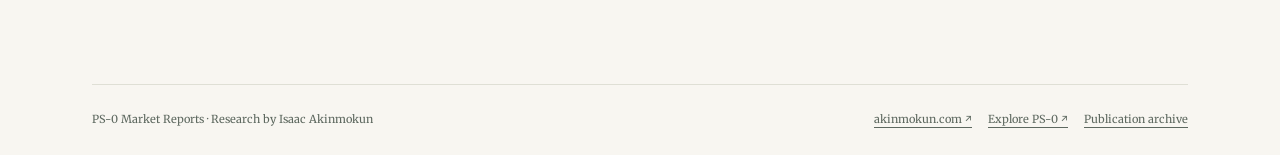
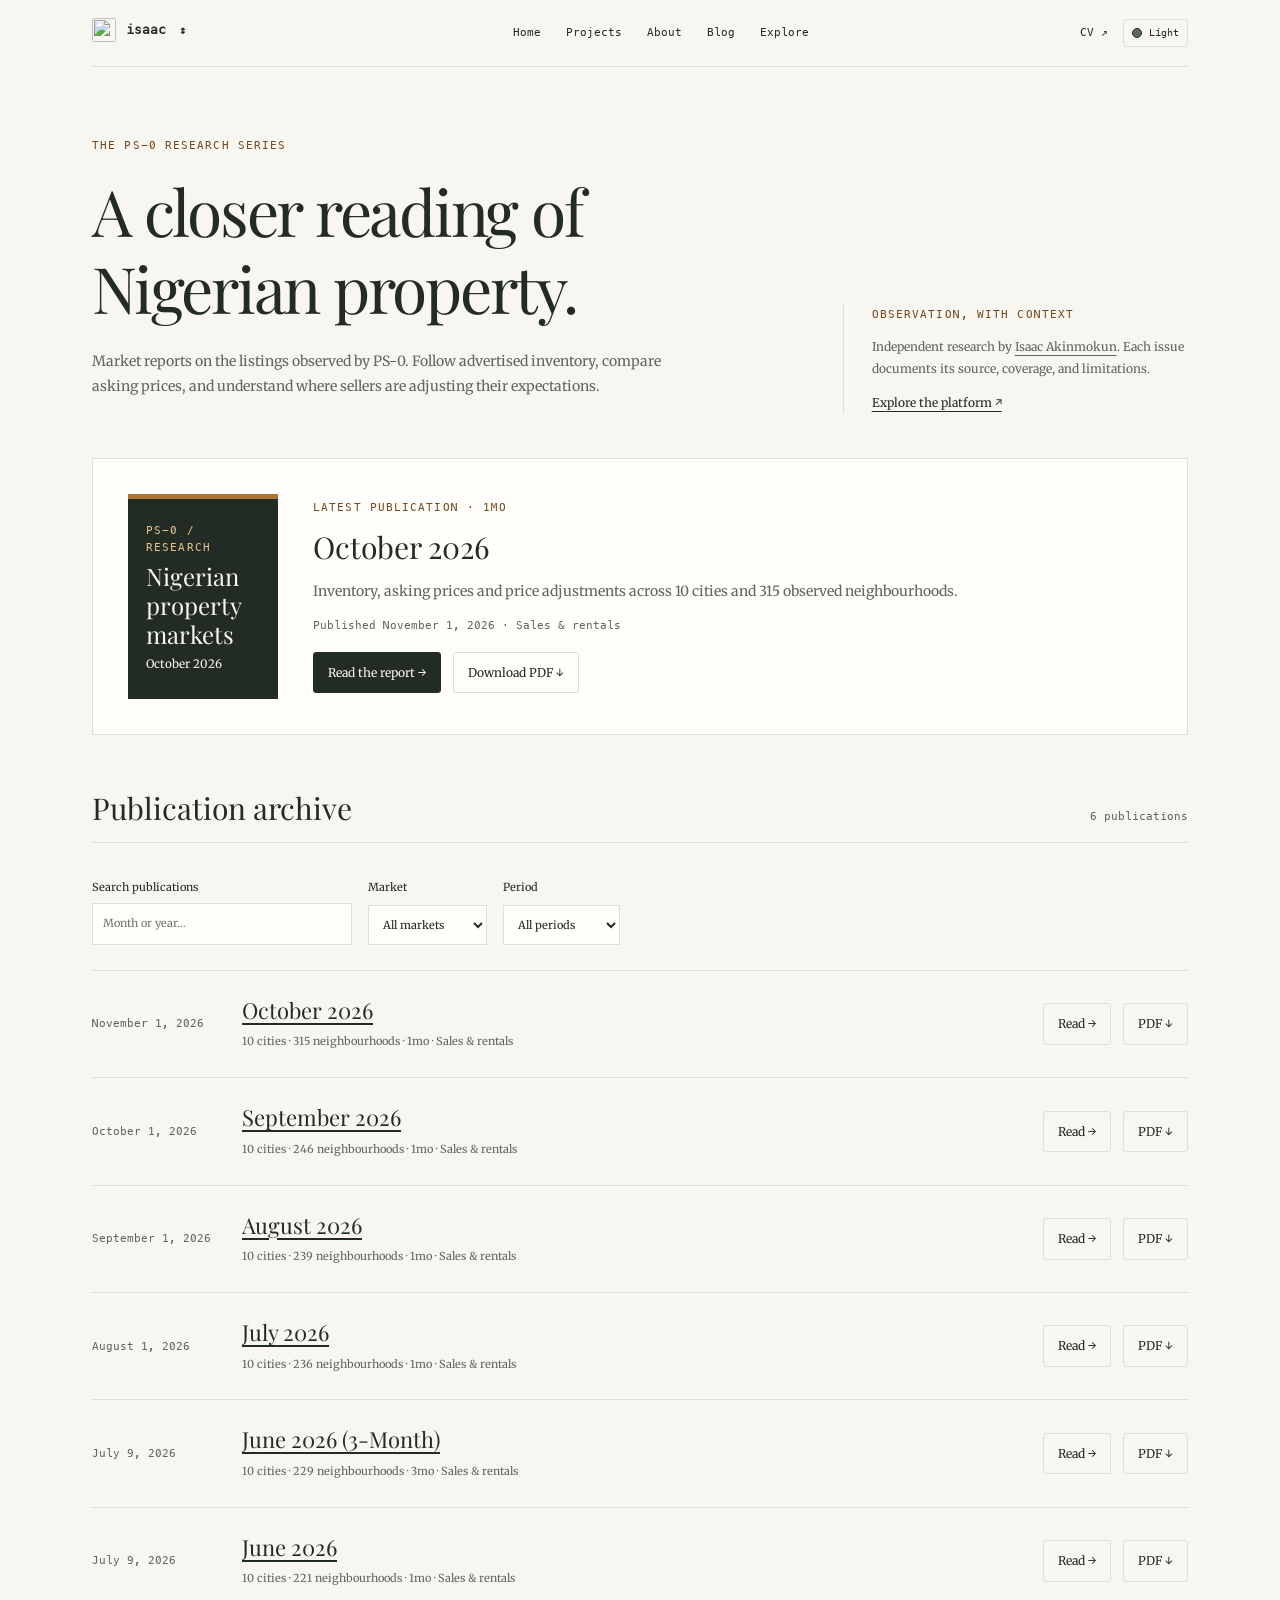
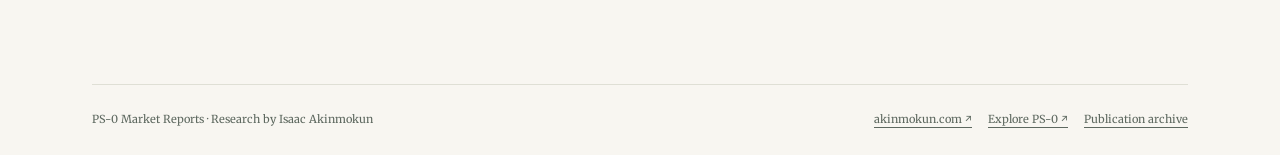
